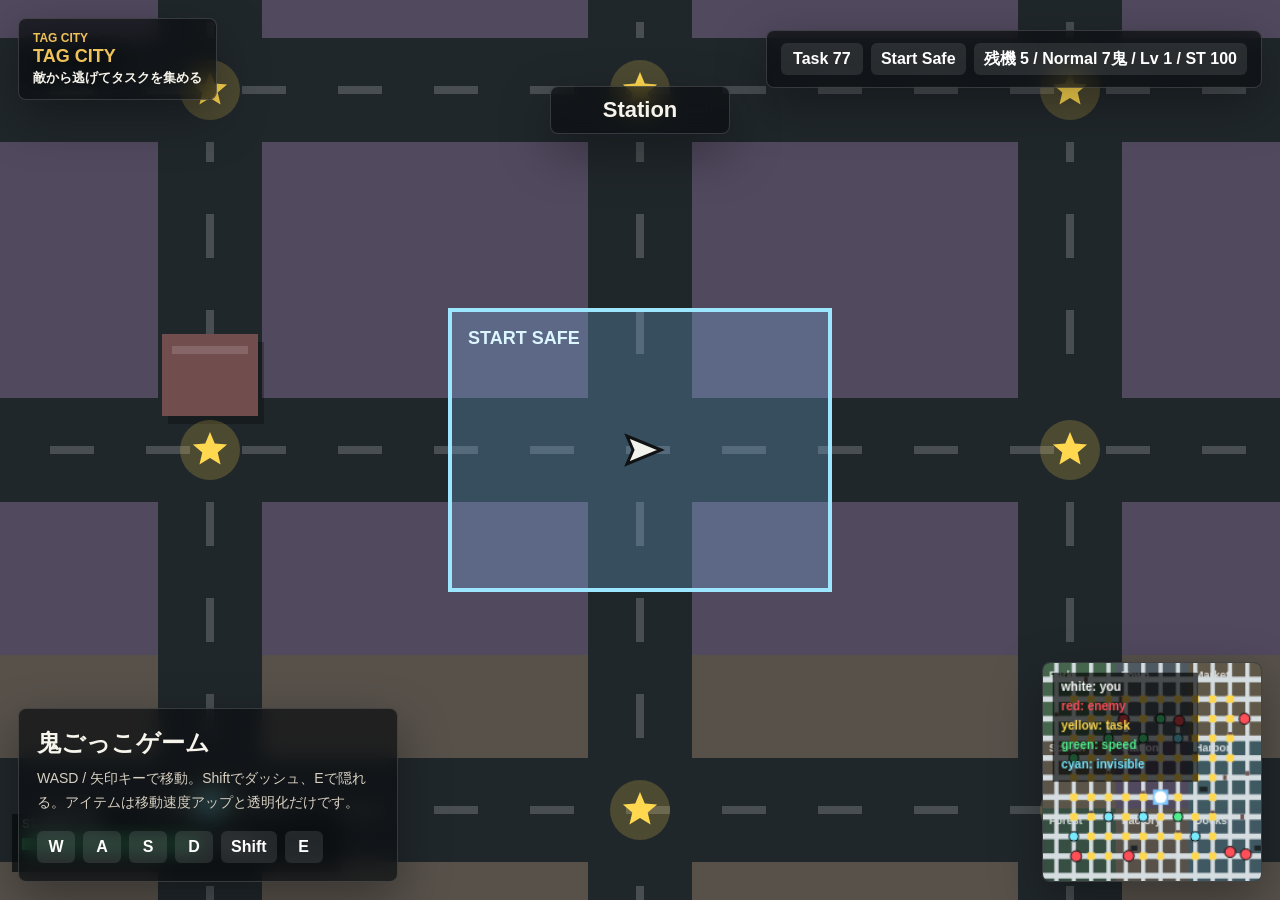
==== game.html @ 3d8bbcd8 "Improve tag city game flow and home screen" ====
<!doctype html>
<html lang="ja">
  <head>
    <meta charset="utf-8">
    <meta name="viewport" content="width=device-width, initial-scale=1">
    <title>Tag City Game - Play</title>
    <link rel="stylesheet" href="styles.css">
  </head>
  <body>
    <main class="game-shell">
      <canvas id="game" width="1280" height="720" aria-label="鬼ごっこゲーム"></canvas>

      <section class="hud" aria-label="ゲーム情報">
        <div>
          <span class="eyebrow">Tag City</span>
          <strong class="game-title">TAG CITY</strong>
          <span class="game-subtitle">敵から逃げてタスクを集める</span>
        </div>
        <div class="stats">
          <span id="taskCount">Task 77</span>
          <span id="area">Park</span>
          <span id="cash">残機 5</span>
        </div>
      </section>

      <div class="area-banner" id="areaBanner" aria-live="polite">Park</div>

      <aside class="panel">
        <h1>鬼ごっこゲーム</h1>
        <p>WASD / 矢印キーで移動。Shiftでダッシュ、Eで隠れる。アイテムは移動速度アップと透明化だけです。</p>
        <div class="keys" aria-label="操作方法">
          <span>W</span><span>A</span><span>S</span><span>D</span>
          <span>Shift</span><span>E</span>
        </div>
      </aside>

      <section class="win-screen" id="winScreen" aria-live="polite" hidden>
        <div>
          <span>Mission Complete</span>
          <h2>You Win</h2>
          <p>すべてのタスクを集めました。</p>
          <button class="continue-button" type="button" data-reset>Continue</button>
        </div>
      </section>

      <section class="win-screen lose-screen" id="loseScreen" aria-live="polite" hidden>
        <div>
          <span>Game Over</span>
          <h2>You Lose</h2>
          <p>残機をすべて使い切りました。</p>
          <button class="continue-button" type="button" data-reset>Continue</button>
        </div>
      </section>

      <canvas id="miniMap" width="180" height="180" aria-label="ミニマップ"></canvas>
    </main>

    <script src="game.js?v=20260616-no-repair-enemy-speed-220"></script>
  </body>
</html>
---- styles.css ----
* {
  box-sizing: border-box;
}

html,
body {
  margin: 0;
  min-height: 100%;
  overflow: hidden;
  font-family: Arial, "Hiragino Kaku Gothic ProN", Meiryo, sans-serif;
  color: #f7f4ec;
  background: #121415;
}

.home-root,
.home-root body {
  height: auto;
  min-height: 100%;
  overflow-x: hidden;
  overflow-y: auto;
}

.home-page {
  overflow: auto;
  scroll-behavior: smooth;
  background:
    linear-gradient(rgba(12, 15, 17, 0.28), rgba(12, 15, 17, 0.92)),
    linear-gradient(135deg, #17251f 0%, #26313a 48%, #251b23 100%);
}

.home-shell {
  min-height: 100vh;
  display: flex;
  flex-direction: column;
}

.home-hero {
  position: relative;
  min-height: 100vh;
  display: grid;
  align-items: center;
  padding: 56px clamp(20px, 5vw, 72px) 84px;
  overflow: hidden;
}

.home-hero::before {
  content: "";
  position: absolute;
  inset: 0;
  z-index: 1;
  pointer-events: none;
  background:
    linear-gradient(90deg, rgba(10, 12, 13, 0.9) 0%, rgba(10, 12, 13, 0.48) 48%, rgba(10, 12, 13, 0.16) 100%),
    radial-gradient(circle at 24% 42%, rgba(240, 195, 90, 0.22), transparent 28%),
    radial-gradient(circle at 76% 18%, rgba(120, 235, 255, 0.12), transparent 24%);
}

.city-preview {
  position: absolute;
  inset: 0;
  opacity: 0.92;
}

.map-grid {
  position: absolute;
  inset: -10vh -8vw;
  transform: rotate(-8deg) scale(1.08);
  background:
    linear-gradient(90deg, rgba(69, 102, 77, 0.86), rgba(64, 89, 98, 0.86)),
    repeating-linear-gradient(0deg, transparent 0 92px, rgba(255, 255, 255, 0.08) 92px 94px),
    repeating-linear-gradient(90deg, transparent 0 116px, rgba(255, 255, 255, 0.08) 116px 118px);
}

.road,
.building,
.task-dot,
.enemy-dot,
.player-dot {
  position: absolute;
  display: block;
}

.road {
  background: #20272b;
  box-shadow: inset 0 0 0 2px rgba(255, 255, 255, 0.06);
}

.road-v {
  top: 0;
  bottom: 0;
  width: 86px;
}

.road-h {
  left: 0;
  right: 0;
  height: 86px;
}

.road-v.one { left: 18%; }
.road-v.two { left: 48%; }
.road-v.three { left: 77%; }
.road-h.one { top: 20%; }
.road-h.two { top: 49%; }
.road-h.three { top: 76%; }

.building {
  width: 150px;
  height: 96px;
  border: 1px solid rgba(255, 255, 255, 0.12);
  border-radius: 6px;
  background: rgba(105, 92, 82, 0.82);
  box-shadow: 12px 16px 0 rgba(0, 0, 0, 0.18);
}

.building.b1 { left: 27%; top: 27%; }
.building.b2 { left: 62%; top: 29%; background: rgba(88, 112, 94, 0.82); }
.building.b3 { left: 33%; top: 62%; background: rgba(103, 114, 122, 0.82); }
.building.b4 { left: 68%; top: 61%; background: rgba(114, 87, 91, 0.82); }

.task-dot,
.enemy-dot,
.player-dot,
.item-dot {
  width: 22px;
  height: 22px;
  border-radius: 50%;
  border: 3px solid #101214;
}

.task-dot {
  background: #ffd84f;
  box-shadow: 0 0 28px rgba(255, 216, 79, 0.8);
}

.enemy-dot {
  background: #ff4f58;
  box-shadow: 0 0 34px rgba(255, 79, 88, 0.78);
}

.player-dot {
  left: 49%;
  top: 51%;
  width: 26px;
  height: 26px;
  background: #ffffff;
  box-shadow: 0 0 34px rgba(255, 255, 255, 0.86);
}

.task-dot.t1 { left: 21%; top: 23%; }
.task-dot.t2 { left: 80%; top: 53%; }
.task-dot.t3 { left: 43%; top: 81%; }
.enemy-dot.e1 { left: 61%; top: 21%; }
.enemy-dot.e2 { left: 29%; top: 73%; }

.item-dot.speed-item {
  left: 55%;
  top: 68%;
  background: #51ee8d;
  box-shadow: 0 0 30px rgba(81, 238, 141, 0.82);
}

.item-dot.invisible-item {
  left: 72%;
  top: 39%;
  background: #78ebff;
  box-shadow: 0 0 30px rgba(120, 235, 255, 0.82);
}

.route-line {
  position: absolute;
  height: 7px;
  border-radius: 999px;
  background: rgba(240, 195, 90, 0.78);
  box-shadow: 0 0 24px rgba(240, 195, 90, 0.52);
  transform-origin: left center;
}

.route-line.r1 {
  left: 47%;
  top: 53%;
  width: 190px;
  transform: rotate(-26deg);
}

.route-line.r2 {
  left: 35%;
  top: 67%;
  width: 150px;
  transform: rotate(18deg);
}

.home-content {
  position: relative;
  z-index: 2;
  width: min(860px, 100%);
  padding: clamp(26px, 4vw, 48px);
  border-left: 4px solid #f0c35a;
  background:
    linear-gradient(90deg, rgba(12, 15, 17, 0.92), rgba(12, 15, 17, 0.58), rgba(12, 15, 17, 0.12)),
    linear-gradient(180deg, rgba(255, 255, 255, 0.07), transparent);
  box-shadow: 0 28px 90px rgba(0, 0, 0, 0.42);
}

.home-logo {
  display: block;
  margin-top: 4px;
  color: #f0c35a;
  font-size: clamp(62px, 14vw, 154px);
  line-height: 0.86;
  font-weight: 900;
  letter-spacing: 0;
  text-shadow:
    0 4px 0 rgba(18, 20, 21, 0.96),
    0 18px 42px rgba(0, 0, 0, 0.5),
    0 0 34px rgba(240, 195, 90, 0.26);
}

.home-title-strip {
  width: min(620px, 100%);
  display: grid;
  grid-template-columns: repeat(3, 1fr);
  gap: 1px;
  margin-top: 18px;
  border: 1px solid rgba(255, 255, 255, 0.16);
  border-radius: 8px;
  overflow: hidden;
  background: rgba(255, 255, 255, 0.12);
}

.home-title-strip span {
  min-height: 38px;
  display: inline-flex;
  align-items: center;
  justify-content: center;
  background: rgba(8, 12, 14, 0.64);
  color: #ffffff;
  font-size: 12px;
  font-weight: 900;
  text-transform: uppercase;
}

.home-content h1 {
  max-width: 720px;
  margin: 18px 0;
  font-size: clamp(28px, 4.8vw, 56px);
  line-height: 1.04;
  letter-spacing: 0;
}

.home-content p {
  max-width: 620px;
  margin: 0;
  color: #eee5d8;
  font-size: clamp(16px, 2vw, 20px);
  line-height: 1.8;
}

.home-actions {
  display: flex;
  flex-wrap: wrap;
  align-items: center;
  gap: 16px;
  margin-top: 30px;
}

.difficulty-panel {
  margin-top: 28px;
}

.difficulty-title {
  display: block;
  margin-bottom: 10px;
  color: #f0c35a;
  font-size: 13px;
  font-weight: 900;
  text-transform: uppercase;
}

.difficulty-options {
  display: grid;
  grid-template-columns: repeat(5, minmax(92px, 1fr));
  gap: 8px;
}

.difficulty-options a {
  min-height: 72px;
  display: flex;
  flex-direction: column;
  justify-content: center;
  gap: 4px;
  border: 1px solid rgba(255, 255, 255, 0.14);
  border-radius: 8px;
  padding: 12px;
  background: rgba(255, 255, 255, 0.08);
  color: #ffffff;
  text-decoration: none;
  transition: transform 160ms ease, border-color 160ms ease, background 160ms ease;
}

.difficulty-options a:hover,
.difficulty-options a:focus-visible {
  border-color: rgba(240, 195, 90, 0.92);
  background: rgba(240, 195, 90, 0.22);
  transform: translateY(-2px);
  outline: none;
  box-shadow: inset 0 0 0 1px rgba(240, 195, 90, 0.46), 0 14px 30px rgba(0, 0, 0, 0.24);
}

.difficulty-options strong {
  color: #ffffff;
  font-size: 14px;
}

.difficulty-options small {
  color: #cfc7ba;
  font-size: 12px;
  font-weight: 800;
}

.difficulty-note {
  margin: 14px 0 0;
  color: #d8d0c3;
  font-size: 14px;
  font-weight: 800;
}

.home-start-button {
  min-height: 54px;
  display: inline-flex;
  align-items: center;
  justify-content: center;
  border: 1px solid rgba(255, 255, 255, 0.24);
  border-radius: 6px;
  padding: 0 28px;
  background: #f0c35a;
  color: #151311;
  font: inherit;
  font-size: 18px;
  font-weight: 900;
  text-decoration: none;
  box-shadow: 0 16px 36px rgba(0, 0, 0, 0.32);
}

.home-start-button:hover,
.home-start-button:focus-visible {
  background: #ffd976;
}

.home-actions span {
  color: #d8d0c3;
  font-size: 14px;
  font-weight: 800;
}

.scroll-cue {
  position: absolute;
  left: 50%;
  bottom: 26px;
  z-index: 2;
  transform: translateX(-50%);
  min-height: 38px;
  display: inline-flex;
  align-items: center;
  justify-content: center;
  border: 1px solid rgba(255, 255, 255, 0.18);
  border-radius: 999px;
  padding: 0 18px;
  background: rgba(12, 15, 17, 0.68);
  color: #f7f4ec;
  font-size: 13px;
  font-weight: 900;
  text-decoration: none;
  backdrop-filter: blur(10px);
}

.scroll-cue::after {
  content: "";
  width: 8px;
  height: 8px;
  margin-left: 10px;
  border-right: 2px solid #f0c35a;
  border-bottom: 2px solid #f0c35a;
  transform: rotate(45deg) translateY(-2px);
}

.home-info {
  display: grid;
  grid-template-columns: repeat(3, 1fr);
  gap: 1px;
  background: rgba(255, 255, 255, 0.12);
}

.home-info article {
  min-height: 150px;
  padding: 26px clamp(20px, 4vw, 38px);
  background: rgba(18, 20, 21, 0.88);
}

.home-info strong {
  display: block;
  margin-bottom: 10px;
  color: #f0c35a;
  font-size: 14px;
  text-transform: uppercase;
}

.home-info p {
  margin: 0;
  color: #ddd5c8;
  line-height: 1.7;
}

.rules-section {
  padding: clamp(42px, 7vw, 86px) clamp(20px, 5vw, 72px);
  background:
    linear-gradient(180deg, rgba(18, 20, 21, 0.94), rgba(24, 30, 30, 0.98)),
    repeating-linear-gradient(90deg, transparent 0 118px, rgba(255, 255, 255, 0.04) 118px 120px);
}

.rules-heading {
  max-width: 760px;
  margin-bottom: 28px;
}

.rules-heading h2 {
  margin: 6px 0 12px;
  font-size: clamp(34px, 5vw, 58px);
  line-height: 1;
  letter-spacing: 0;
}

.rules-heading p {
  margin: 0;
  color: #ddd5c8;
  font-size: 17px;
  line-height: 1.7;
}

.rules-list {
  display: grid;
  grid-template-columns: repeat(5, minmax(0, 1fr));
  gap: 12px;
}

.rules-list article {
  min-height: 250px;
  border: 1px solid rgba(255, 255, 255, 0.13);
  border-radius: 8px;
  padding: 20px;
  background: rgba(255, 255, 255, 0.065);
  box-shadow: 0 18px 46px rgba(0, 0, 0, 0.22);
}

.rules-list span {
  display: inline-flex;
  align-items: center;
  justify-content: center;
  width: 42px;
  height: 32px;
  border-radius: 6px;
  background: rgba(240, 195, 90, 0.18);
  color: #f0c35a;
  font-size: 13px;
  font-weight: 900;
}

.rules-list h3 {
  margin: 18px 0 10px;
  color: #ffffff;
  font-size: 19px;
  line-height: 1.35;
  letter-spacing: 0;
}

.rules-list p {
  margin: 0;
  color: #d8d0c3;
  font-size: 14px;
  line-height: 1.75;
}

.game-shell {
  position: relative;
  width: 100vw;
  height: 100vh;
  background: #111;
}

#game {
  display: block;
  width: 100%;
  height: 100%;
  image-rendering: auto;
}

.hud {
  position: absolute;
  top: 18px;
  left: 18px;
  right: 18px;
  display: flex;
  align-items: center;
  justify-content: space-between;
  gap: 16px;
  pointer-events: none;
}

.hud > div,
.panel,
.area-banner,
.start-card,
.win-screen > div,
#miniMap {
  background: rgba(12, 15, 17, 0.72);
  border: 1px solid rgba(255, 255, 255, 0.16);
  box-shadow: 0 18px 50px rgba(0, 0, 0, 0.35);
  backdrop-filter: blur(10px);
}

.start-screen {
  position: absolute;
  inset: 0;
  z-index: 20;
  display: grid;
  place-items: center;
  padding: 24px;
  background:
    linear-gradient(rgba(8, 11, 13, 0.38), rgba(8, 11, 13, 0.74)),
    radial-gradient(circle at 50% 18%, rgba(240, 195, 90, 0.18), transparent 42%);
}

.start-screen[hidden] {
  display: none;
}

.start-card {
  width: min(680px, 100%);
  border-radius: 8px;
  padding: 30px;
}

.start-card h1 {
  margin: 4px 0 10px;
  font-size: clamp(34px, 7vw, 64px);
  line-height: 1;
  letter-spacing: 0;
}

.start-lead {
  max-width: 560px;
  margin: 0 0 22px;
  color: #ece4d4;
  font-size: 17px;
  line-height: 1.7;
}

.start-grid {
  display: grid;
  grid-template-columns: repeat(3, 1fr);
  gap: 10px;
  margin-bottom: 18px;
}

.start-grid > div {
  min-height: 112px;
  border: 1px solid rgba(255, 255, 255, 0.12);
  border-radius: 8px;
  padding: 14px;
  background: rgba(255, 255, 255, 0.07);
}

.start-grid strong {
  display: block;
  margin-bottom: 8px;
  color: #f0c35a;
  font-size: 14px;
}

.start-grid p {
  margin: 0;
  color: #ddd5c8;
  font-size: 14px;
  line-height: 1.6;
}

.start-controls {
  display: flex;
  flex-wrap: wrap;
  gap: 8px;
  margin-bottom: 22px;
}

.start-controls span {
  min-height: 34px;
  display: inline-flex;
  align-items: center;
  border-radius: 6px;
  padding: 0 12px;
  background: rgba(255, 255, 255, 0.1);
  color: #ffffff;
  font-size: 13px;
  font-weight: 800;
}

.start-button {
  width: 100%;
  min-height: 52px;
  border: 1px solid rgba(255, 255, 255, 0.22);
  border-radius: 6px;
  background: #f0c35a;
  color: #151311;
  font: inherit;
  font-size: 18px;
  font-weight: 900;
  cursor: pointer;
}

.start-button:hover,
.start-button:focus-visible {
  background: #ffd976;
}

.start-note {
  margin: 12px 0 0;
  color: #bbb2a5;
  font-size: 13px;
  text-align: center;
}

.area-banner {
  position: absolute;
  top: 86px;
  left: 50%;
  transform: translateX(-50%);
  min-width: 180px;
  border-radius: 8px;
  padding: 10px 18px;
  text-align: center;
  font-size: 22px;
  font-weight: 900;
  letter-spacing: 0;
  pointer-events: none;
}

.win-screen {
  position: absolute;
  inset: 0;
  display: grid;
  place-items: center;
  padding: 24px;
  background: rgba(0, 0, 0, 0.34);
  pointer-events: auto;
}

.win-screen[hidden] {
  display: none;
}

.win-screen > div {
  width: min(440px, 100%);
  border-radius: 8px;
  padding: 32px;
  text-align: center;
}

.win-screen span {
  color: #f0c35a;
  font-size: 13px;
  font-weight: 800;
  text-transform: uppercase;
}

.win-screen h2 {
  margin: 8px 0;
  font-size: 56px;
  line-height: 1;
  letter-spacing: 0;
}

.win-screen p {
  margin: 0;
  color: #d8d0c3;
}

.continue-button {
  min-height: 42px;
  margin-top: 22px;
  border: 1px solid rgba(255, 255, 255, 0.22);
  border-radius: 6px;
  padding: 0 20px;
  background: #f0c35a;
  color: #151311;
  font: inherit;
  font-weight: 900;
  cursor: pointer;
}

.continue-button:hover {
  background: #ffd976;
}

.lose-screen h2 {
  color: #ff6b6b;
}

.hud > div {
  border-radius: 8px;
  padding: 12px 14px;
}

.eyebrow {
  display: block;
  margin-bottom: 3px;
  color: #f0c35a;
  font-size: 12px;
  font-weight: 800;
  text-transform: uppercase;
}

.hud strong {
  font-size: 18px;
}

.game-title {
  display: block;
  color: #f0c35a;
  font-size: 34px;
  line-height: 0.95;
  font-weight: 900;
  letter-spacing: 0;
  text-shadow: 0 8px 28px rgba(0, 0, 0, 0.48);
}

.game-subtitle {
  display: block;
  margin-top: 4px;
  color: #f7f4ec;
  font-size: 13px;
  font-weight: 800;
}

.stats {
  display: flex;
  flex-wrap: wrap;
  justify-content: flex-end;
  gap: 8px;
}

.stats span,
.keys span {
  min-height: 32px;
  display: inline-flex;
  align-items: center;
  justify-content: center;
  border-radius: 6px;
  background: rgba(255, 255, 255, 0.1);
  color: #fff;
  font-weight: 800;
}

.stats span {
  min-width: 82px;
  padding: 0 10px;
}

.panel {
  position: absolute;
  left: 18px;
  bottom: 18px;
  width: min(380px, calc(100vw - 36px));
  border-radius: 8px;
  padding: 18px;
}

.panel h1 {
  margin: 0 0 8px;
  font-size: 24px;
  letter-spacing: 0;
}

.panel p {
  margin: 0 0 16px;
  color: #d8d0c3;
  font-size: 14px;
  line-height: 1.7;
}

.keys {
  display: flex;
  flex-wrap: wrap;
  gap: 8px;
}

.keys span {
  min-width: 38px;
  padding: 0 10px;
}

#miniMap {
  position: absolute;
  right: 18px;
  bottom: 18px;
  width: 220px;
  height: 220px;
  border-radius: 8px;
}

@media (max-width: 700px) {
  .home-hero {
    min-height: 100vh;
    padding: 32px 18px 76px;
  }

  .home-content {
    padding: 22px 18px;
  }

  .home-title-strip {
    grid-template-columns: 1fr;
  }

  .home-actions {
    align-items: stretch;
    flex-direction: column;
  }

  .difficulty-options {
    grid-template-columns: 1fr;
  }

  .home-start-button {
    width: 100%;
  }

  .home-info {
    grid-template-columns: 1fr;
  }

  .rules-list {
    grid-template-columns: 1fr;
  }

  .rules-list article {
    min-height: auto;
  }

  .hud {
    align-items: flex-start;
  }

  .start-card {
    padding: 22px;
  }

  .start-grid {
    grid-template-columns: 1fr;
  }

  .hud strong,
  .panel h1 {
    font-size: 18px;
  }

  .stats span {
    min-width: 70px;
    font-size: 12px;
  }

  .panel {
    padding: 14px;
  }

  #miniMap {
    width: 150px;
    height: 150px;
  }
}
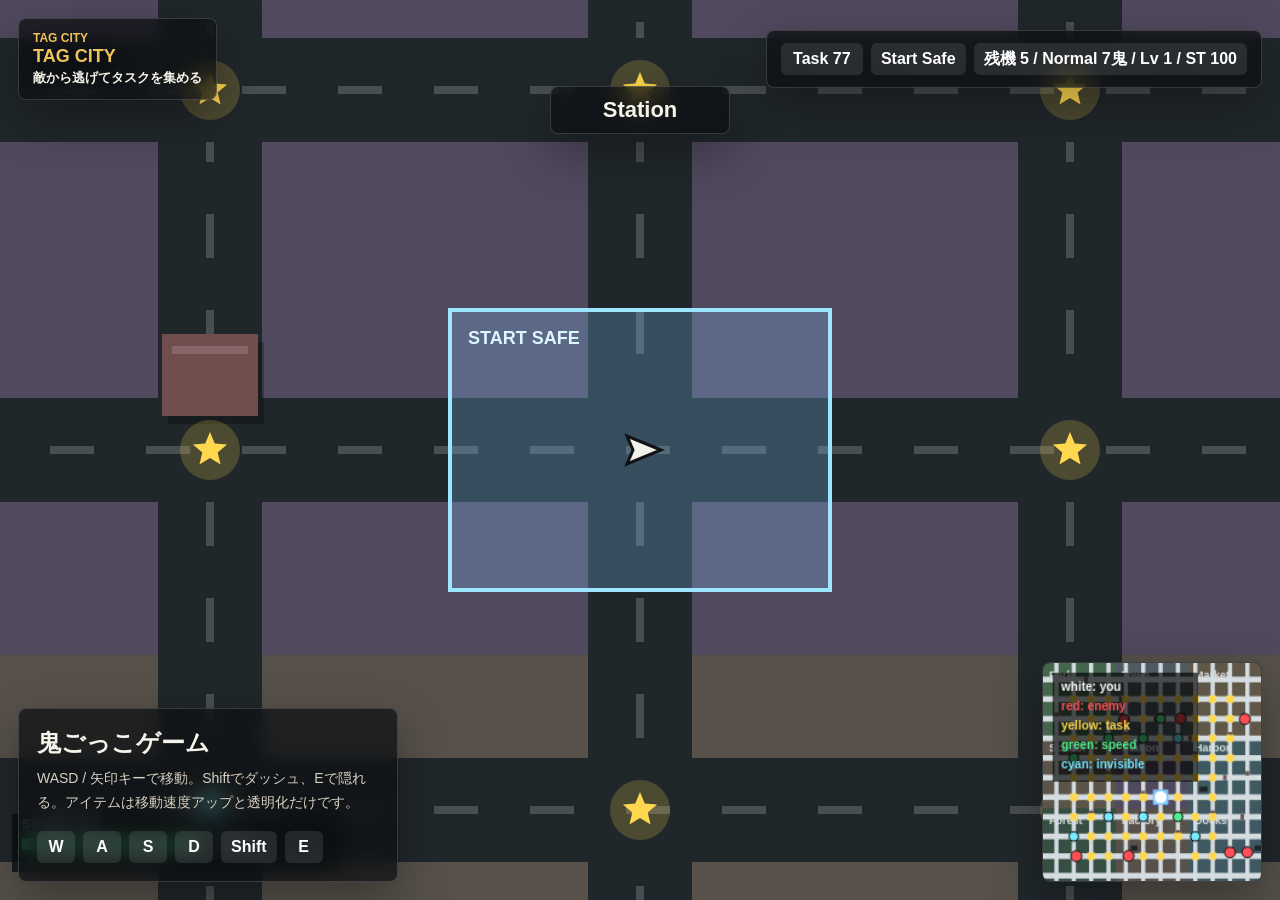
==== commit 085603b3: "Add pause and home navigation" ====
--- a/game.html
+++ b/game.html
@@ -39,7 +39,10 @@
           <span>Mission Complete</span>
           <h2>You Win</h2>
           <p>すべてのタスクを集めました。</p>
-          <button class="continue-button" type="button" data-reset>Continue</button>
+          <div class="end-actions">
+            <button class="continue-button" type="button" data-reset>Continue</button>
+            <a class="home-link-button" href="index.html">Home</a>
+          </div>
         </div>
       </section>
 
@@ -48,13 +51,28 @@
           <span>Game Over</span>
           <h2>You Lose</h2>
           <p>残機をすべて使い切りました。</p>
-          <button class="continue-button" type="button" data-reset>Continue</button>
+          <div class="end-actions">
+            <button class="continue-button" type="button" data-reset>Continue</button>
+            <a class="home-link-button" href="index.html">Home</a>
+          </div>
+        </div>
+      </section>
+
+      <section class="win-screen pause-screen" id="pauseScreen" aria-live="polite" hidden>
+        <div>
+          <span>Paused</span>
+          <h2>Pause</h2>
+          <p>Escapeキーで再開できます。</p>
+          <div class="end-actions">
+            <button class="continue-button" id="resumeButton" type="button">Resume</button>
+            <a class="home-link-button" href="index.html">Home</a>
+          </div>
         </div>
       </section>
 
       <canvas id="miniMap" width="180" height="180" aria-label="ミニマップ"></canvas>
     </main>
 
-    <script src="game.js?v=20260616-no-repair-enemy-speed-220"></script>
+    <script src="game.js?v=20260616-pause-home-actions"></script>
   </body>
 </html>
--- a/styles.css
+++ b/styles.css
@@ -685,7 +685,6 @@
 
 .continue-button {
   min-height: 42px;
-  margin-top: 22px;
   border: 1px solid rgba(255, 255, 255, 0.22);
   border-radius: 6px;
   padding: 0 20px;
@@ -696,8 +695,37 @@
   cursor: pointer;
 }
 
-.continue-button:hover {
+.home-link-button {
+  min-height: 42px;
+  display: inline-flex;
+  align-items: center;
+  justify-content: center;
+  border: 1px solid rgba(255, 255, 255, 0.22);
+  border-radius: 6px;
+  padding: 0 20px;
+  background: rgba(255, 255, 255, 0.1);
+  color: #ffffff;
+  font: inherit;
+  font-weight: 900;
+  text-decoration: none;
+  cursor: pointer;
+}
+
+.end-actions {
+  display: flex;
+  justify-content: center;
+  gap: 10px;
+  margin-top: 22px;
+}
+
+.continue-button:hover,
+.home-link-button:hover {
   background: #ffd976;
+  color: #151311;
+}
+
+.pause-screen h2 {
+  color: #f0c35a;
 }
 
 .lose-screen h2 {
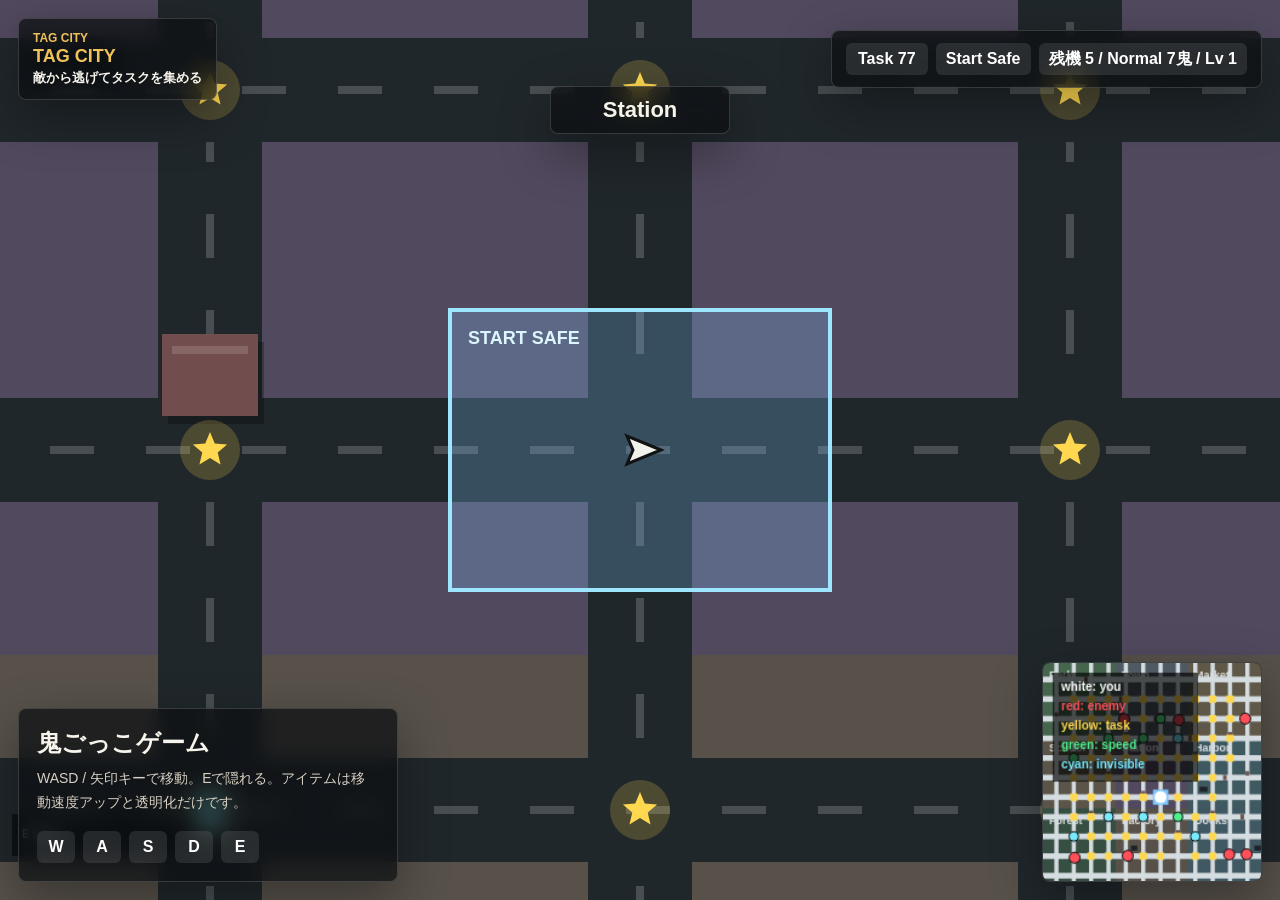
==== commit 3fd96c34: "Remove shift dash" ====
--- a/game.html
+++ b/game.html
@@ -27,10 +27,10 @@
 
       <aside class="panel">
         <h1>鬼ごっこゲーム</h1>
-        <p>WASD / 矢印キーで移動。Shiftでダッシュ、Eで隠れる。アイテムは移動速度アップと透明化だけです。</p>
+        <p>WASD / 矢印キーで移動。Eで隠れる。アイテムは移動速度アップと透明化だけです。</p>
         <div class="keys" aria-label="操作方法">
           <span>W</span><span>A</span><span>S</span><span>D</span>
-          <span>Shift</span><span>E</span>
+          <span>E</span>
         </div>
       </aside>
 
@@ -73,6 +73,6 @@
       <canvas id="miniMap" width="180" height="180" aria-label="ミニマップ"></canvas>
     </main>
 
-    <script src="game.js?v=20260616-pause-home-actions"></script>
+    <script src="game.js?v=20260616-no-shift-dash"></script>
   </body>
 </html>
